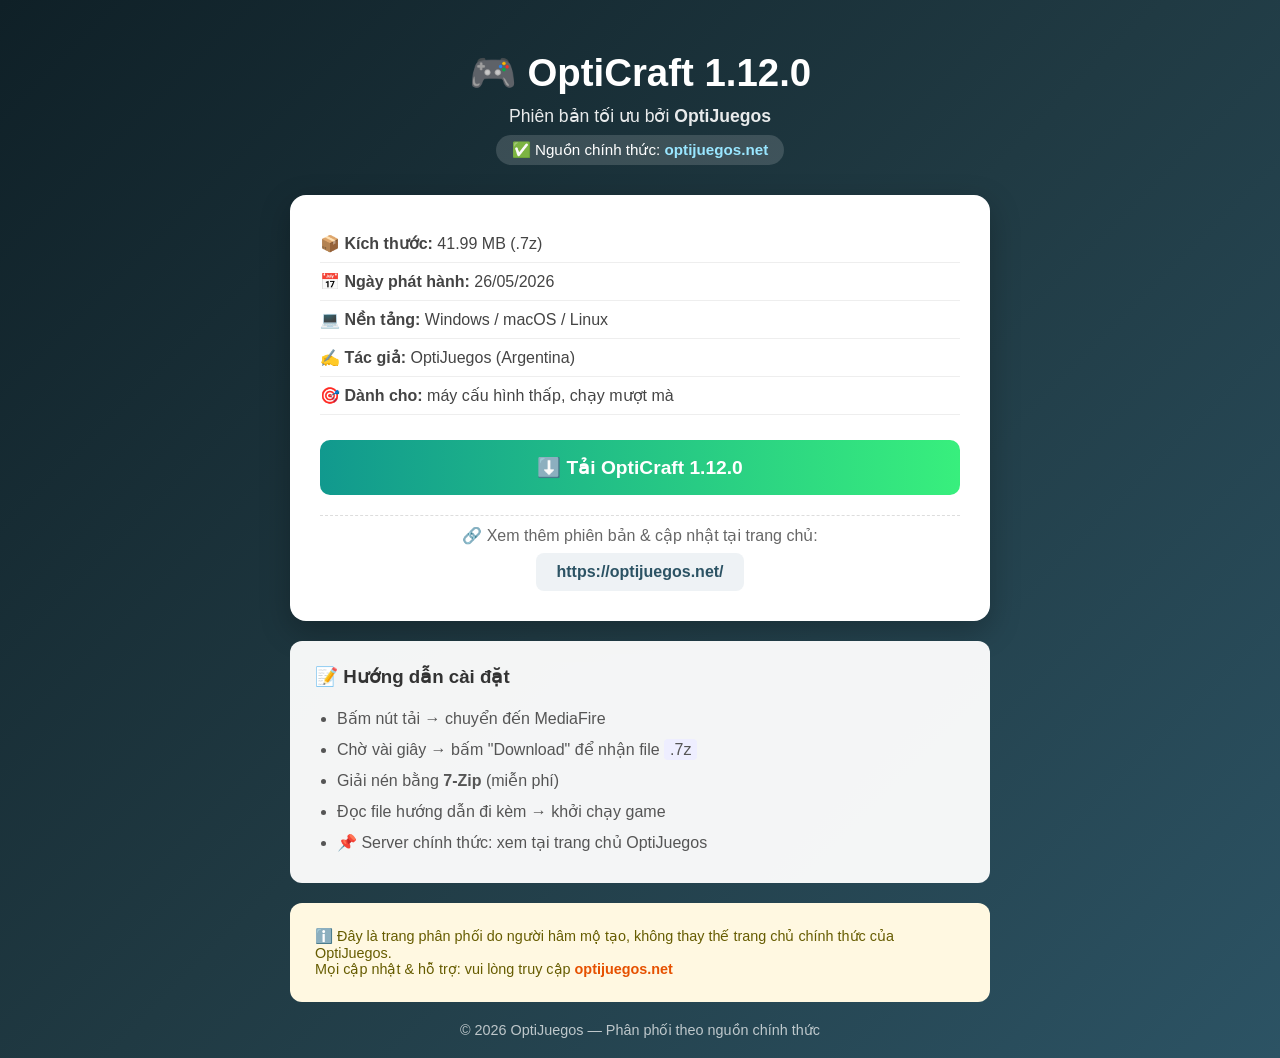
==== index.html @ 06f5a037 "Add files via upload" ====
<!DOCTYPE html>
<html lang="vi">
<head>
    <meta charset="UTF-8">
    <meta name="viewport" content="width=device-width, initial-scale=1.0">
    <title>OptiCraft 1.12.0 — Từ OptiJuegos</title>
    <link rel="stylesheet" href="style.css">
</head>
<body>
    <div class="container">
        <header>
            <h1>🎮 OptiCraft 1.12.0</h1>
            <p class="subtitle">Phiên bản tối ưu bởi <strong>OptiJuegos</strong></p>
            <p class="official">✅ Nguồn chính thức: <a href="https://optijuegos.net/" target="_blank">optijuegos.net</a></p>
        </header>

        <div class="card">
            <div class="info">
                <p><strong>📦 Kích thước:</strong> 41.99 MB (.7z)</p>
                <p><strong>📅 Ngày phát hành:</strong> 26/05/2026</p>
                <p><strong>💻 Nền tảng:</strong> Windows / macOS / Linux</p>
                <p><strong>✍️ Tác giả:</strong> OptiJuegos (Argentina)</p>
                <p><strong>🎯 Dành cho:</strong> máy cấu hình thấp, chạy mượt mà</p>
            </div>

            <a href="https://www.mediafire.com/file/ubtnhdsj2mnvmgk" 
               class="download-btn" target="_blank">
                ⬇️ Tải OptiCraft 1.12.0
            </a>

            <div class="mirror">
                <p>🔗 Xem thêm phiên bản & cập nhật tại trang chủ:</p>
                <a href="https://optijuegos.net/" target="_blank" class="official-link">
                    https://optijuegos.net/
                </a>
            </div>
        </div>

        <div class="note">
            <h3>📝 Hướng dẫn cài đặt</h3>
            <ul>
                <li>Bấm nút tải → chuyển đến MediaFire</li>
                <li>Chờ vài giây → bấm "Download" để nhận file <code>.7z</code></li>
                <li>Giải nén bằng <strong>7-Zip</strong> (miễn phí)</li>
                <li>Đọc file hướng dẫn đi kèm → khởi chạy game</li>
                <li>📌 Server chính thức: xem tại trang chủ OptiJuegos</li>
            </ul>
        </div>

        <div class="disclaimer">
            <p>ℹ️ Đây là trang phân phối do người hâm mộ tạo, không thay thế trang chủ chính thức của OptiJuegos.<br>
            Mọi cập nhật & hỗ trợ: vui lòng truy cập <a href="https://optijuegos.net/" target="_blank">optijuegos.net</a></p>
        </div>

        <footer>
            <p>© 2026 OptiJuegos — Phân phối theo nguồn chính thức</p>
        </footer>
    </div>
</body>
</html>
---- style.css ----
* {
    margin: 0;
    padding: 0;
    box-sizing: border-box;
    font-family: 'Segoe UI', Arial, sans-serif;
}

body {
    background: linear-gradient(135deg, #0f2027, #203a43, #2c5364);
    min-height: 100vh;
    padding: 20px;
}

.container {
    max-width: 700px;
    margin: 0 auto;
}

header {
    text-align: center;
    color: white;
    padding: 30px 0;
}

header h1 {
    font-size: 2.4rem;
    margin-bottom: 10px;
}

.subtitle {
    font-size: 1.1rem;
    opacity: 0.9;
    margin-bottom: 8px;
}

.official {
    background: rgba(255,255,255,0.15);
    display: inline-block;
    padding: 6px 16px;
    border-radius: 20px;
    font-size: 0.95rem;
}

.official a {
    color: #99e6ff;
    text-decoration: none;
    font-weight: bold;
}

.card {
    background: white;
    border-radius: 16px;
    padding: 30px;
    box-shadow: 0 10px 30px rgba(0,0,0,0.25);
    margin-bottom: 20px;
}

.info {
    margin-bottom: 25px;
}

.info p {
    padding: 9px 0;
    font-size: 1rem;
    color: #444;
    border-bottom: 1px solid #eee;
}

.download-btn {
    display: block;
    text-align: center;
    background: linear-gradient(90deg, #11998e, #38ef7d);
    color: white;
    text-decoration: none;
    padding: 16px;
    border-radius: 10px;
    font-size: 1.2rem;
    font-weight: bold;
    transition: transform 0.2s;
    margin-bottom: 20px;
}

.download-btn:hover {
    transform: scale(1.03);
}

.mirror {
    text-align: center;
    padding-top: 10px;
    border-top: 1px dashed #ddd;
}

.mirror p {
    color: #666;
    margin-bottom: 8px;
}

.official-link {
    display: inline-block;
    background: #eef2f5;
    color: #2c5364;
    padding: 10px 20px;
    border-radius: 8px;
    text-decoration: none;
    font-weight: bold;
}

.note, .disclaimer {
    background: rgba(255,255,255,0.95);
    border-radius: 12px;
    padding: 25px;
    margin-bottom: 20px;
}

.note h3 {
    margin-bottom: 15px;
    color: #333;
}

.note ul {
    padding-left: 22px;
}

.note li {
    padding: 6px 0;
    color: #555;
}

.note code {
    background: #eef;
    padding: 2px 6px;
    border-radius: 4px;
}

.disclaimer {
    background: #fff8e1;
    font-size: 0.9rem;
    color: #665c00;
}

.disclaimer a {
    color: #e65100;
    font-weight: bold;
    text-decoration: none;
}

footer {
    text-align: center;
    color: white;
    margin-top: 10px;
    opacity: 0.7;
    font-size: 0.9rem;
}
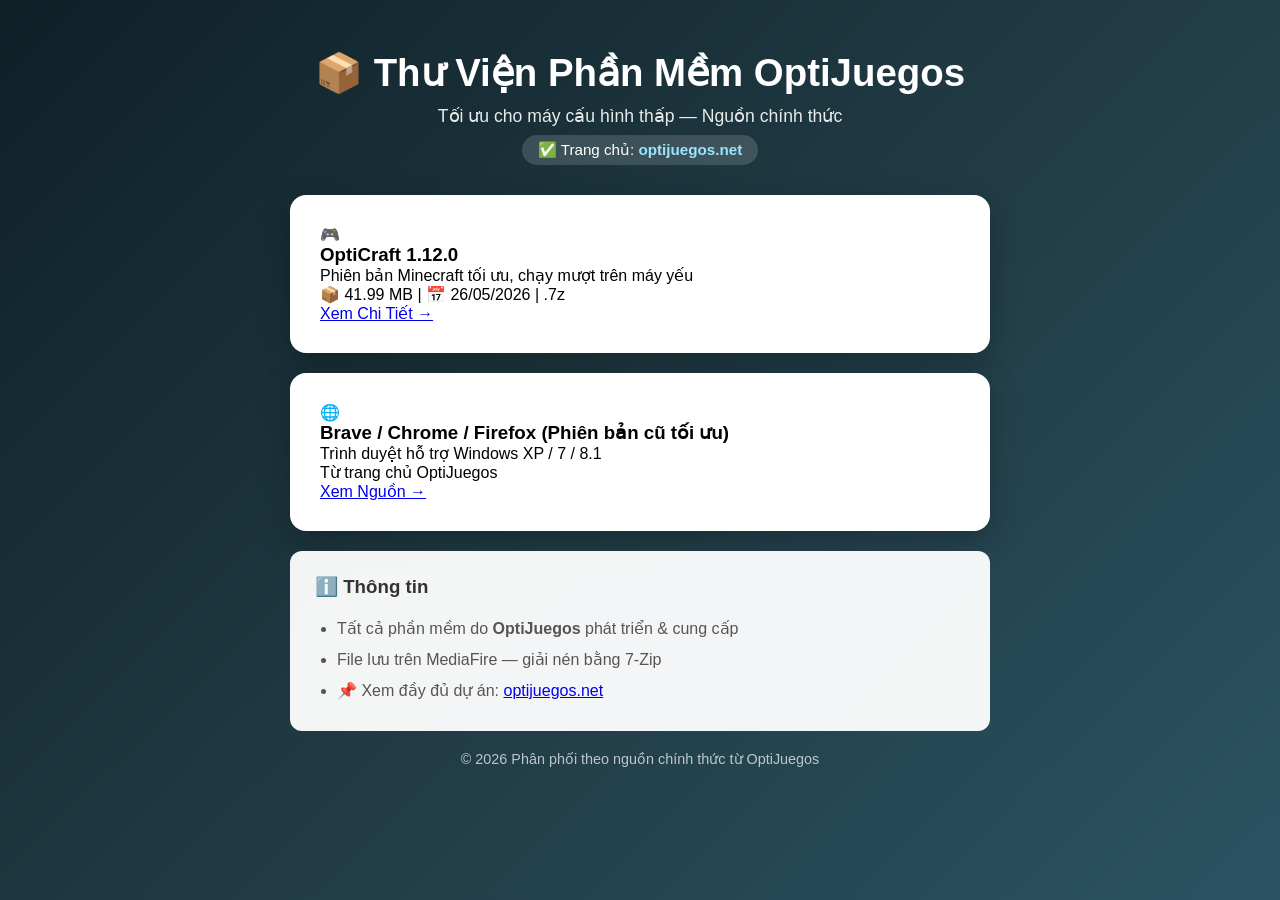
==== commit f154a6a3: "Add initial index.html for OptiJuegos software library" ====
--- a/index.html
+++ b/index.html
@@ -1,60 +1,55 @@
-<!DOCTYPE html>
-<html lang="vi">
-<head>
-    <meta charset="UTF-8">
-    <meta name="viewport" content="width=device-width, initial-scale=1.0">
-    <title>OptiCraft 1.12.0 — Từ OptiJuegos</title>
-    <link rel="stylesheet" href="style.css">
-</head>
-<body>
-    <div class="container">
-        <header>
-            <h1>🎮 OptiCraft 1.12.0</h1>
-            <p class="subtitle">Phiên bản tối ưu bởi <strong>OptiJuegos</strong></p>
-            <p class="official">✅ Nguồn chính thức: <a href="https://optijuegos.net/" target="_blank">optijuegos.net</a></p>
-        </header>
-
-        <div class="card">
-            <div class="info">
-                <p><strong>📦 Kích thước:</strong> 41.99 MB (.7z)</p>
-                <p><strong>📅 Ngày phát hành:</strong> 26/05/2026</p>
-                <p><strong>💻 Nền tảng:</strong> Windows / macOS / Linux</p>
-                <p><strong>✍️ Tác giả:</strong> OptiJuegos (Argentina)</p>
-                <p><strong>🎯 Dành cho:</strong> máy cấu hình thấp, chạy mượt mà</p>
-            </div>
-
-            <a href="https://www.mediafire.com/file/ubtnhdsj2mnvmgk" 
-               class="download-btn" target="_blank">
-                ⬇️ Tải OptiCraft 1.12.0
-            </a>
-
-            <div class="mirror">
-                <p>🔗 Xem thêm phiên bản & cập nhật tại trang chủ:</p>
-                <a href="https://optijuegos.net/" target="_blank" class="official-link">
-                    https://optijuegos.net/
-                </a>
-            </div>
-        </div>
-
-        <div class="note">
-            <h3>📝 Hướng dẫn cài đặt</h3>
-            <ul>
-                <li>Bấm nút tải → chuyển đến MediaFire</li>
-                <li>Chờ vài giây → bấm "Download" để nhận file <code>.7z</code></li>
-                <li>Giải nén bằng <strong>7-Zip</strong> (miễn phí)</li>
-                <li>Đọc file hướng dẫn đi kèm → khởi chạy game</li>
-                <li>📌 Server chính thức: xem tại trang chủ OptiJuegos</li>
-            </ul>
-        </div>
-
-        <div class="disclaimer">
-            <p>ℹ️ Đây là trang phân phối do người hâm mộ tạo, không thay thế trang chủ chính thức của OptiJuegos.<br>
-            Mọi cập nhật & hỗ trợ: vui lòng truy cập <a href="https://optijuegos.net/" target="_blank">optijuegos.net</a></p>
-        </div>
-
-        <footer>
-            <p>© 2026 OptiJuegos — Phân phối theo nguồn chính thức</p>
-        </footer>
-    </div>
-</body>
-</html>+<!DOCTYPE html>
+<html lang="vi">
+<head>
+    <meta charset="UTF-8">
+    <meta name="viewport" content="width=device-width, initial-scale=1.0">
+    <title>Thư Viện Phần Mềm — OptiJuegos</title>
+    <link rel="stylesheet" href="style.css">
+</head>
+<body>
+    <div class="container">
+        <header>
+            <h1>📦 Thư Viện Phần Mềm OptiJuegos</h1>
+            <p class="subtitle">Tối ưu cho máy cấu hình thấp — Nguồn chính thức</p>
+            <p class="official">✅ Trang chủ: <a href="https://optijuegos.net/" target="_blank">optijuegos.net</a></p>
+        </header>
+
+        <div class="software-list">
+            <!-- Phần mềm 1: OptiCraft -->
+            <div class="card">
+                <div class="card-icon">🎮</div>
+                <div class="card-info">
+                    <h3>OptiCraft 1.12.0</h3>
+                    <p class="desc">Phiên bản Minecraft tối ưu, chạy mượt trên máy yếu</p>
+                    <p class="meta">📦 41.99 MB | 📅 26/05/2026 | .7z</p>
+                </div>
+                <a href="opticraft.html" class="view-btn">Xem Chi Tiết →</a>
+            </div>
+
+            <!-- Thêm phần mềm khác ở đây -->
+            <div class="card">
+                <div class="card-icon">🌐</div>
+                <div class="card-info">
+                    <h3>Brave / Chrome / Firefox (Phiên bản cũ tối ưu)</h3>
+                    <p class="desc">Trình duyệt hỗ trợ Windows XP / 7 / 8.1</p>
+                    <p class="meta">Từ trang chủ OptiJuegos</p>
+                </div>
+                <a href="https://optijuegos.net/" target="_blank" class="view-btn">Xem Nguồn →</a>
+            </div>
+        </div>
+
+        <div class="note">
+            <h3>ℹ️ Thông tin</h3>
+            <ul>
+                <li>Tất cả phần mềm do <strong>OptiJuegos</strong> phát triển & cung cấp</li>
+                <li>File lưu trên MediaFire — giải nén bằng 7-Zip</li>
+                <li>📌 Xem đầy đủ dự án: <a href="https://optijuegos.net/" target="_blank">optijuegos.net</a></li>
+            </ul>
+        </div>
+
+        <footer>
+            <p>© 2026 Phân phối theo nguồn chính thức từ OptiJuegos</p>
+        </footer>
+    </div>
+</body>
+</html>
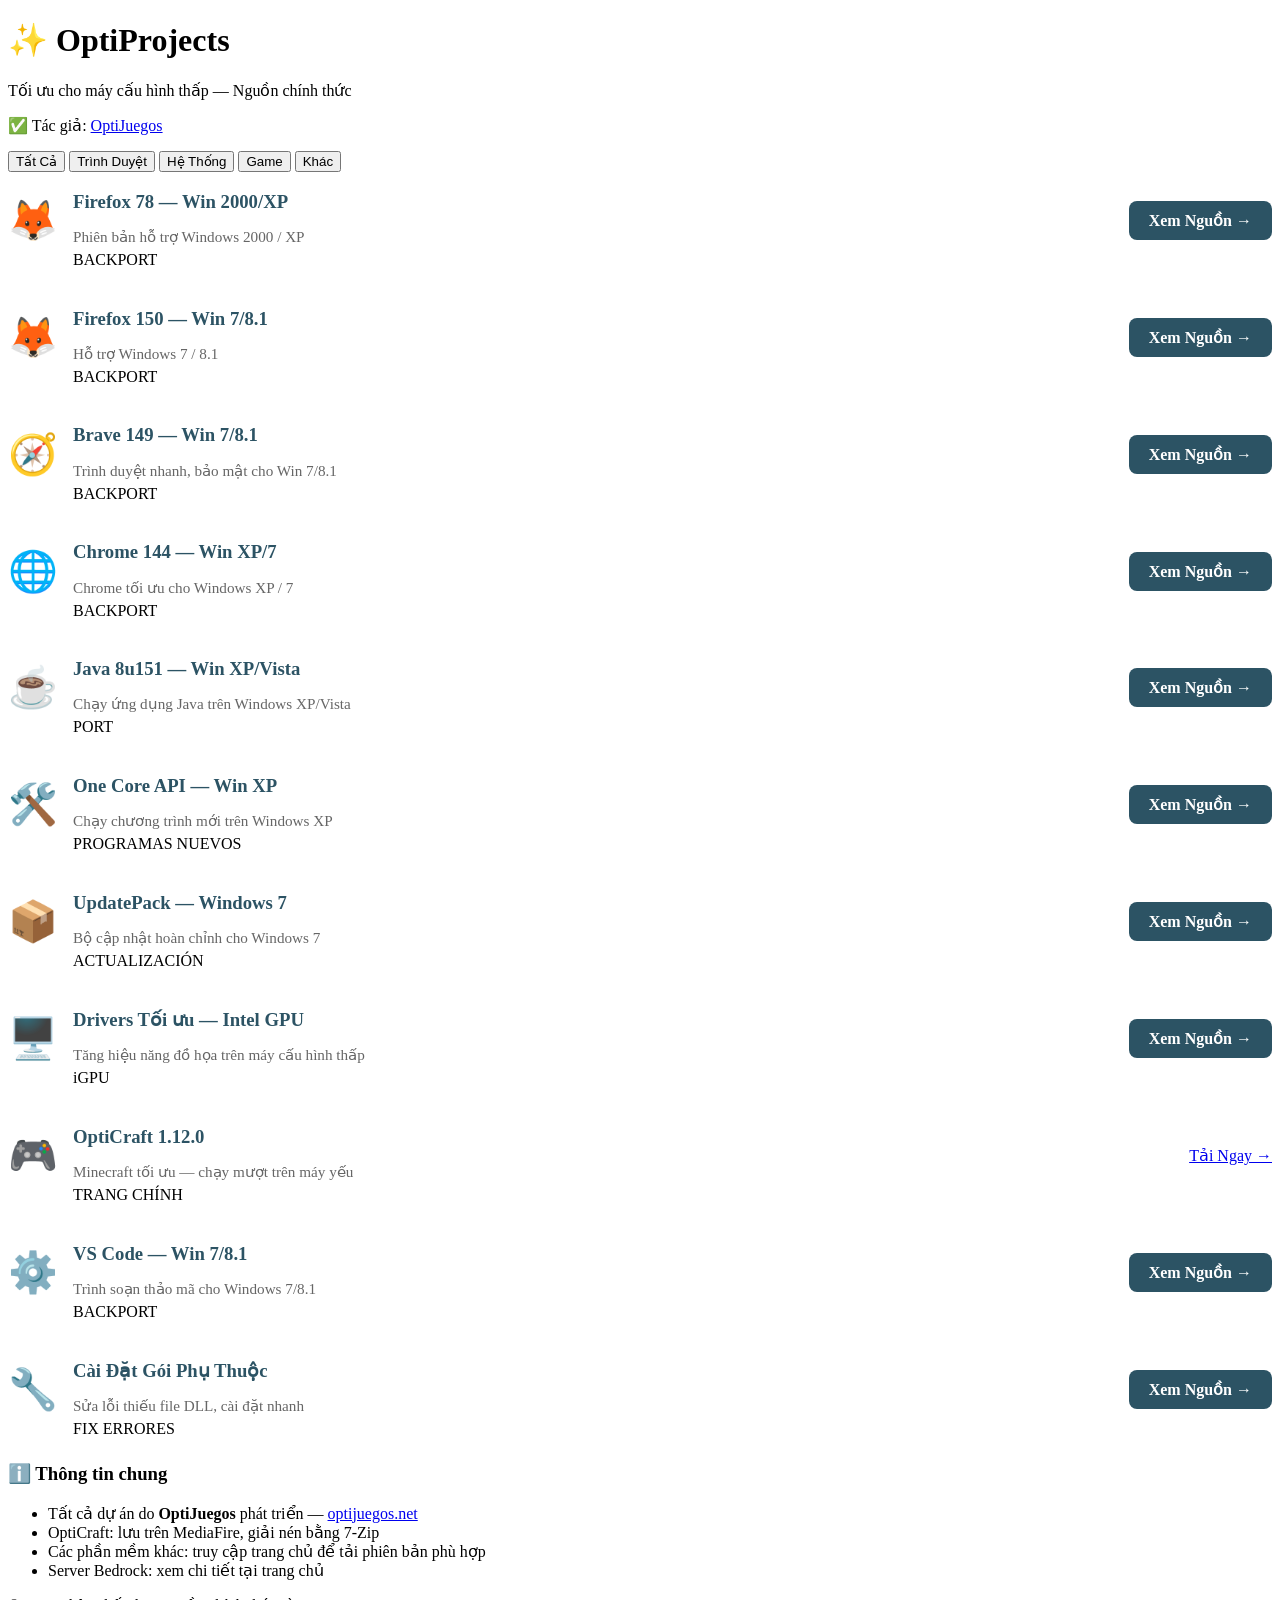
==== commit 8d41961f: "Update index.html" ====
--- a/index.html
+++ b/index.html
@@ -3,47 +3,150 @@
 <head>
     <meta charset="UTF-8">
     <meta name="viewport" content="width=device-width, initial-scale=1.0">
-    <title>Thư Viện Phần Mềm — OptiJuegos</title>
+    <title>OptiProjects — Thư Viện Phần Mềm</title>
     <link rel="stylesheet" href="style.css">
 </head>
 <body>
     <div class="container">
         <header>
-            <h1>📦 Thư Viện Phần Mềm OptiJuegos</h1>
+            <h1>✨ OptiProjects</h1>
             <p class="subtitle">Tối ưu cho máy cấu hình thấp — Nguồn chính thức</p>
-            <p class="official">✅ Trang chủ: <a href="https://optijuegos.net/" target="_blank">optijuegos.net</a></p>
+            <p class="official">✅ Tác giả: <a href="https://optijuegos.net/" target="_blank">OptiJuegos</a></p>
         </header>
 
-        <div class="software-list">
-            <!-- Phần mềm 1: OptiCraft -->
-            <div class="card">
+        <div class="category-tabs">
+            <button class="tab-btn active" data-category="all">Tất Cả</button>
+            <button class="tab-btn" data-category="browser">Trình Duyệt</button>
+            <button class="tab-btn" data-category="system">Hệ Thống</button>
+            <button class="tab-btn" data-category="game">Game</button>
+            <button class="tab-btn" data-category="other">Khác</button>
+        </div>
+
+        <div class="software-list" id="softwareList">
+
+            <!-- === TRÌNH DUYỆT === -->
+            <div class="card" data-category="browser">
+                <div class="card-icon">🦊</div>
+                <div class="card-info">
+                    <h3>Firefox 78 — Win 2000/XP</h3>
+                    <p class="desc">Phiên bản hỗ trợ Windows 2000 / XP</p>
+                    <span class="tag">BACKPORT</span>
+                </div>
+                <a href="https://optijuegos.net/" target="_blank" class="view-btn">Xem Nguồn →</a>
+            </div>
+
+            <div class="card" data-category="browser">
+                <div class="card-icon">🦊</div>
+                <div class="card-info">
+                    <h3>Firefox 150 — Win 7/8.1</h3>
+                    <p class="desc">Hỗ trợ Windows 7 / 8.1</p>
+                    <span class="tag">BACKPORT</span>
+                </div>
+                <a href="https://optijuegos.net/" target="_blank" class="view-btn">Xem Nguồn →</a>
+            </div>
+
+            <div class="card" data-category="browser">
+                <div class="card-icon">🧭</div>
+                <div class="card-info">
+                    <h3>Brave 149 — Win 7/8.1</h3>
+                    <p class="desc">Trình duyệt nhanh, bảo mật cho Win 7/8.1</p>
+                    <span class="tag">BACKPORT</span>
+                </div>
+                <a href="https://optijuegos.net/" target="_blank" class="view-btn">Xem Nguồn →</a>
+            </div>
+
+            <div class="card" data-category="browser">
+                <div class="card-icon">🌐</div>
+                <div class="card-info">
+                    <h3>Chrome 144 — Win XP/7</h3>
+                    <p class="desc">Chrome tối ưu cho Windows XP / 7</p>
+                    <span class="tag">BACKPORT</span>
+                </div>
+                <a href="https://optijuegos.net/" target="_blank" class="view-btn">Xem Nguồn →</a>
+            </div>
+
+            <!-- === HỆ THỐNG === -->
+            <div class="card" data-category="system">
+                <div class="card-icon">☕</div>
+                <div class="card-info">
+                    <h3>Java 8u151 — Win XP/Vista</h3>
+                    <p class="desc">Chạy ứng dụng Java trên Windows XP/Vista</p>
+                    <span class="tag">PORT</span>
+                </div>
+                <a href="https://optijuegos.net/" target="_blank" class="view-btn">Xem Nguồn →</a>
+            </div>
+
+            <div class="card" data-category="system">
+                <div class="card-icon">🛠️</div>
+                <div class="card-info">
+                    <h3>One Core API — Win XP</h3>
+                    <p class="desc">Chạy chương trình mới trên Windows XP</p>
+                    <span class="tag">PROGRAMAS NUEVOS</span>
+                </div>
+                <a href="https://optijuegos.net/" target="_blank" class="view-btn">Xem Nguồn →</a>
+            </div>
+
+            <div class="card" data-category="system">
+                <div class="card-icon">📦</div>
+                <div class="card-info">
+                    <h3>UpdatePack — Windows 7</h3>
+                    <p class="desc">Bộ cập nhật hoàn chỉnh cho Windows 7</p>
+                    <span class="tag">ACTUALIZACIÓN</span>
+                </div>
+                <a href="https://optijuegos.net/" target="_blank" class="view-btn">Xem Nguồn →</a>
+            </div>
+
+            <div class="card" data-category="system">
+                <div class="card-icon">🖥️</div>
+                <div class="card-info">
+                    <h3>Drivers Tối ưu — Intel GPU</h3>
+                    <p class="desc">Tăng hiệu năng đồ họa trên máy cấu hình thấp</p>
+                    <span class="tag">iGPU</span>
+                </div>
+                <a href="https://optijuegos.net/" target="_blank" class="view-btn">Xem Nguồn →</a>
+            </div>
+
+            <!-- === GAME === -->
+            <div class="card" data-category="game">
                 <div class="card-icon">🎮</div>
                 <div class="card-info">
                     <h3>OptiCraft 1.12.0</h3>
-                    <p class="desc">Phiên bản Minecraft tối ưu, chạy mượt trên máy yếu</p>
-                    <p class="meta">📦 41.99 MB | 📅 26/05/2026 | .7z</p>
+                    <p class="desc">Minecraft tối ưu — chạy mượt trên máy yếu</p>
+                    <span class="tag official-tag">TRANG CHÍNH</span>
                 </div>
-                <a href="opticraft.html" class="view-btn">Xem Chi Tiết →</a>
+                <a href="opticraft.html" class="download-btn-small">Tải Ngay →</a>
             </div>
 
-            <!-- Thêm phần mềm khác ở đây -->
-            <div class="card">
-                <div class="card-icon">🌐</div>
+            <!-- === KHÁC === -->
+            <div class="card" data-category="other">
+                <div class="card-icon">⚙️</div>
                 <div class="card-info">
-                    <h3>Brave / Chrome / Firefox (Phiên bản cũ tối ưu)</h3>
-                    <p class="desc">Trình duyệt hỗ trợ Windows XP / 7 / 8.1</p>
-                    <p class="meta">Từ trang chủ OptiJuegos</p>
+                    <h3>VS Code — Win 7/8.1</h3>
+                    <p class="desc">Trình soạn thảo mã cho Windows 7/8.1</p>
+                    <span class="tag">BACKPORT</span>
                 </div>
                 <a href="https://optijuegos.net/" target="_blank" class="view-btn">Xem Nguồn →</a>
             </div>
+
+            <div class="card" data-category="other">
+                <div class="card-icon">🔧</div>
+                <div class="card-info">
+                    <h3>Cài Đặt Gói Phụ Thuộc</h3>
+                    <p class="desc">Sửa lỗi thiếu file DLL, cài đặt nhanh</p>
+                    <span class="tag">FIX ERRORES</span>
+                </div>
+                <a href="https://optijuegos.net/" target="_blank" class="view-btn">Xem Nguồn →</a>
+            </div>
+
         </div>
 
         <div class="note">
-            <h3>ℹ️ Thông tin</h3>
+            <h3>ℹ️ Thông tin chung</h3>
             <ul>
-                <li>Tất cả phần mềm do <strong>OptiJuegos</strong> phát triển & cung cấp</li>
-                <li>File lưu trên MediaFire — giải nén bằng 7-Zip</li>
-                <li>📌 Xem đầy đủ dự án: <a href="https://optijuegos.net/" target="_blank">optijuegos.net</a></li>
+                <li>Tất cả dự án do <strong>OptiJuegos</strong> phát triển — <a href="https://optijuegos.net/" target="_blank">optijuegos.net</a></li>
+                <li>OptiCraft: lưu trên MediaFire, giải nén bằng 7-Zip</li>
+                <li>Các phần mềm khác: truy cập trang chủ để tải phiên bản phù hợp</li>
+                <li>Server Bedrock: xem chi tiết tại trang chủ</li>
             </ul>
         </div>
 
@@ -51,5 +154,27 @@
             <p>© 2026 Phân phối theo nguồn chính thức từ OptiJuegos</p>
         </footer>
     </div>
+
+    <script>
+        // Lọc danh sách theo danh mục
+        const tabs = document.querySelectorAll('.tab-btn');
+        const cards = document.querySelectorAll('.card');
+
+        tabs.forEach(tab => {
+            tab.addEventListener('click', () => {
+                tabs.forEach(t => t.classList.remove('active'));
+                tab.classList.add('active');
+
+                const cat = tab.dataset.category;
+                cards.forEach(card => {
+                    if (cat === 'all' || card.dataset.category === cat) {
+                        card.style.display = 'flex';
+                    } else {
+                        card.style.display = 'none';
+                    }
+                });
+            });
+        });
+    </script>
 </body>
 </html>
--- a/style.css
+++ b/style.css
@@ -1,153 +1,68 @@
-* {
-    margin: 0;
-    padding: 0;
-    box-sizing: border-box;
-    font-family: 'Segoe UI', Arial, sans-serif;
+/* === Thêm vào cuối file style.css === */
+
+.back-link {
+    display: inline-block;
+    color: #99e6ff;
+    text-decoration: none;
+    margin-bottom: 20px;
+    padding: 8px 16px;
+    background: rgba(255,255,255,0.1);
+    border-radius: 8px;
 }
 
-body {
-    background: linear-gradient(135deg, #0f2027, #203a43, #2c5364);
-    min-height: 100vh;
-    padding: 20px;
+.back-link:hover {
+    background: rgba(255,255,255,0.2);
 }
 
-.container {
-    max-width: 700px;
-    margin: 0 auto;
-}
-
-header {
-    text-align: center;
-    color: white;
-    padding: 30px 0;
-}
-
-header h1 {
-    font-size: 2.4rem;
-    margin-bottom: 10px;
-}
-
-.subtitle {
-    font-size: 1.1rem;
-    opacity: 0.9;
-    margin-bottom: 8px;
-}
-
-.official {
-    background: rgba(255,255,255,0.15);
-    display: inline-block;
-    padding: 6px 16px;
-    border-radius: 20px;
-    font-size: 0.95rem;
-}
-
-.official a {
-    color: #99e6ff;
-    text-decoration: none;
-    font-weight: bold;
-}
-
-.card {
-    background: white;
-    border-radius: 16px;
-    padding: 30px;
-    box-shadow: 0 10px 30px rgba(0,0,0,0.25);
-    margin-bottom: 20px;
-}
-
-.info {
+.software-list {
+    display: flex;
+    flex-direction: column;
+    gap: 20px;
     margin-bottom: 25px;
 }
 
-.info p {
-    padding: 9px 0;
-    font-size: 1rem;
-    color: #444;
-    border-bottom: 1px solid #eee;
+.software-list .card {
+    display: flex;
+    align-items: center;
+    gap: 15px;
+    flex-wrap: wrap;
 }
 
-.download-btn {
-    display: block;
-    text-align: center;
-    background: linear-gradient(90deg, #11998e, #38ef7d);
-    color: white;
-    text-decoration: none;
-    padding: 16px;
-    border-radius: 10px;
-    font-size: 1.2rem;
-    font-weight: bold;
-    transition: transform 0.2s;
-    margin-bottom: 20px;
+.card-icon {
+    font-size: 2.5rem;
 }
 
-.download-btn:hover {
-    transform: scale(1.03);
+.card-info {
+    flex: 1;
+    min-width: 250px;
 }
 
-.mirror {
-    text-align: center;
-    padding-top: 10px;
-    border-top: 1px dashed #ddd;
+.card-info h3 {
+    color: #2c5364;
+    margin-bottom: 5px;
 }
 
-.mirror p {
+.desc {
     color: #666;
-    margin-bottom: 8px;
+    font-size: 0.95rem;
+    margin-bottom: 5px;
 }
 
-.official-link {
-    display: inline-block;
-    background: #eef2f5;
-    color: #2c5364;
+.meta {
+    color: #999;
+    font-size: 0.85rem;
+}
+
+.view-btn {
+    background: #2c5364;
+    color: white;
     padding: 10px 20px;
     border-radius: 8px;
     text-decoration: none;
     font-weight: bold;
+    transition: transform 0.2s;
 }
 
-.note, .disclaimer {
-    background: rgba(255,255,255,0.95);
-    border-radius: 12px;
-    padding: 25px;
-    margin-bottom: 20px;
+.view-btn:hover {
+    transform: scale(1.05);
 }
-
-.note h3 {
-    margin-bottom: 15px;
-    color: #333;
-}
-
-.note ul {
-    padding-left: 22px;
-}
-
-.note li {
-    padding: 6px 0;
-    color: #555;
-}
-
-.note code {
-    background: #eef;
-    padding: 2px 6px;
-    border-radius: 4px;
-}
-
-.disclaimer {
-    background: #fff8e1;
-    font-size: 0.9rem;
-    color: #665c00;
-}
-
-.disclaimer a {
-    color: #e65100;
-    font-weight: bold;
-    text-decoration: none;
-}
-
-footer {
-    text-align: center;
-    color: white;
-    margin-top: 10px;
-    opacity: 0.7;
-    font-size: 0.9rem;
-}
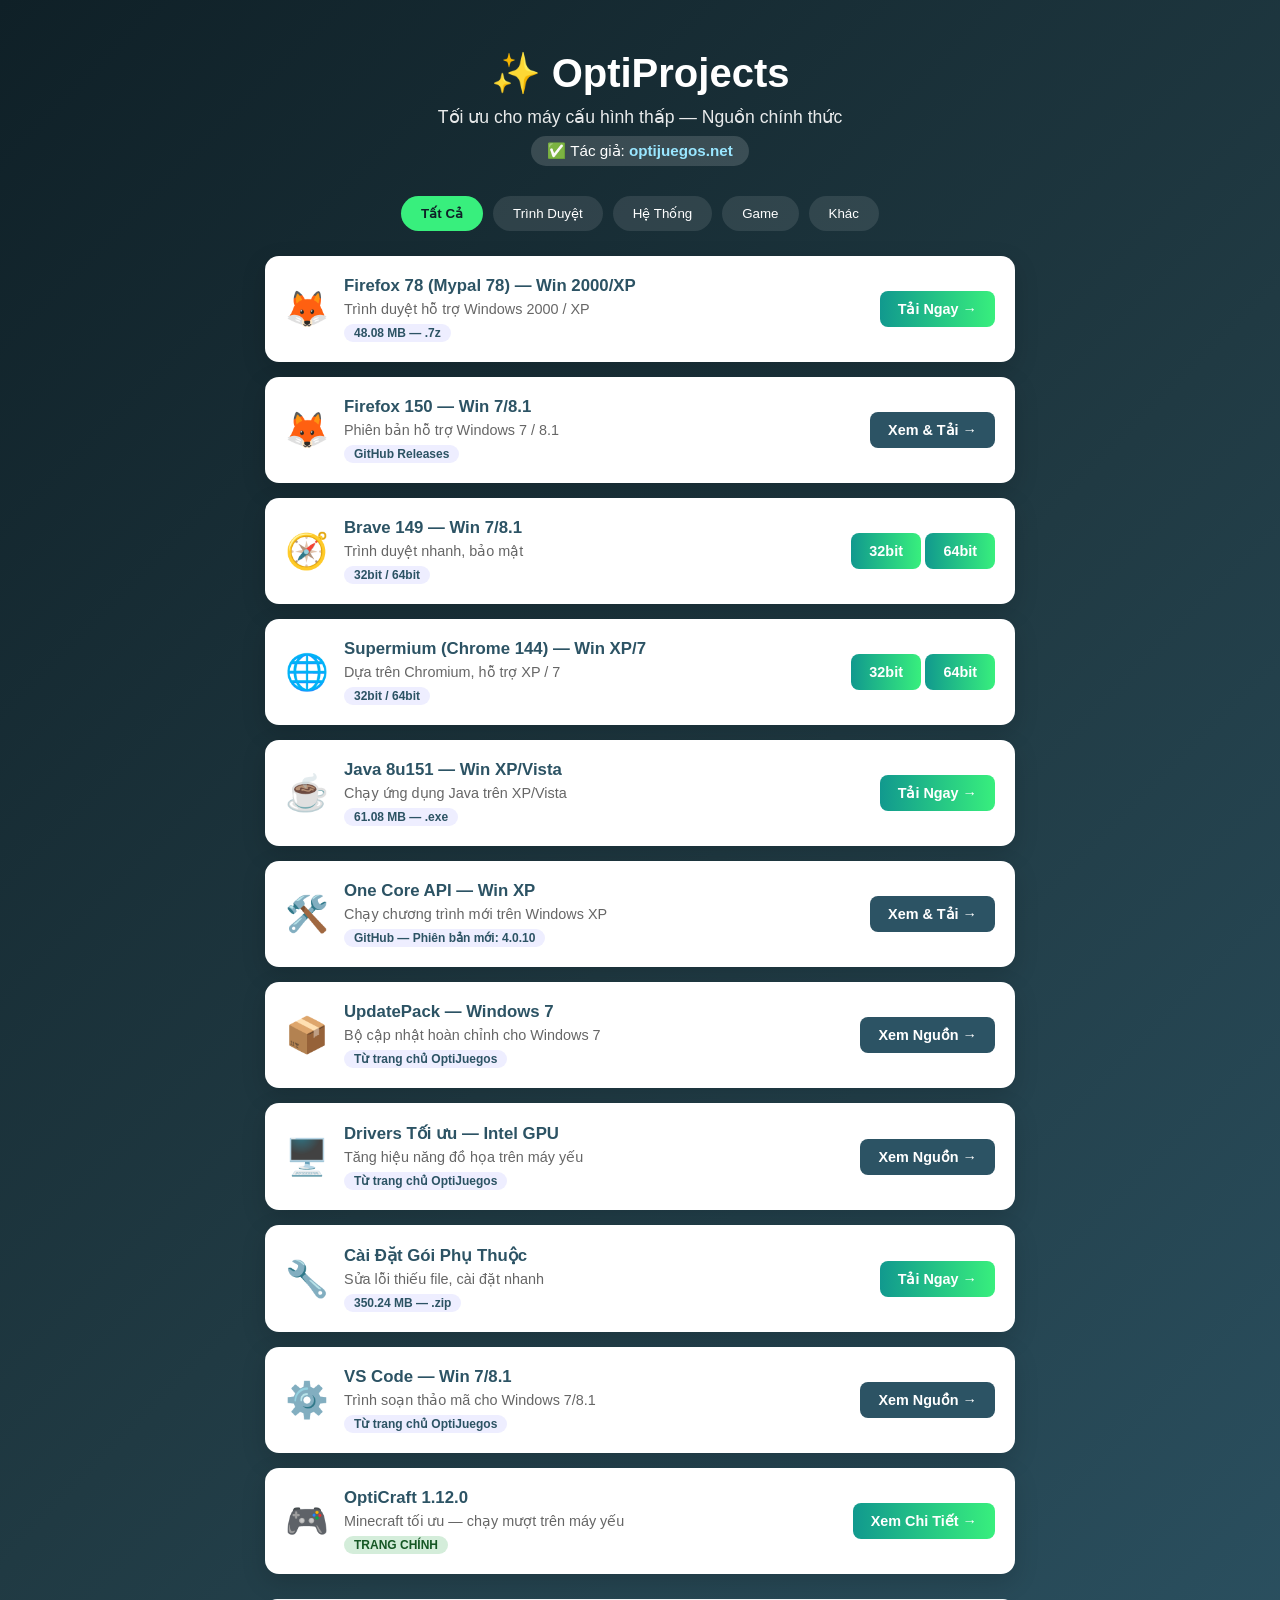
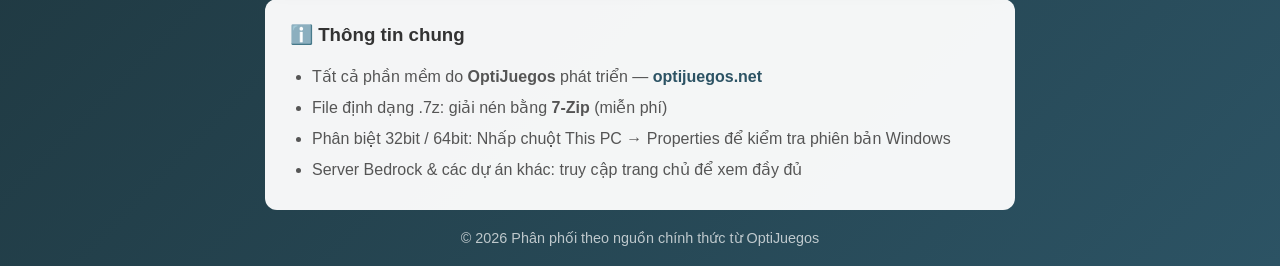
==== commit 6eaadbd5: "Update links and descriptions in index.html" ====
--- a/index.html
+++ b/index.html
@@ -11,7 +11,7 @@
         <header>
             <h1>✨ OptiProjects</h1>
             <p class="subtitle">Tối ưu cho máy cấu hình thấp — Nguồn chính thức</p>
-            <p class="official">✅ Tác giả: <a href="https://optijuegos.net/" target="_blank">OptiJuegos</a></p>
+            <p class="official">✅ Tác giả: <a href="https://optijuegos.net/" target="_blank">optijuegos.net</a></p>
         </header>
 
         <div class="category-tabs">
@@ -28,41 +28,53 @@
             <div class="card" data-category="browser">
                 <div class="card-icon">🦊</div>
                 <div class="card-info">
-                    <h3>Firefox 78 — Win 2000/XP</h3>
-                    <p class="desc">Phiên bản hỗ trợ Windows 2000 / XP</p>
-                    <span class="tag">BACKPORT</span>
+                    <h3>Firefox 78 (Mypal 78) — Win 2000/XP</h3>
+                    <p class="desc">Trình duyệt hỗ trợ Windows 2000 / XP</p>
+                    <span class="tag">48.08 MB — .7z</span>
                 </div>
-                <a href="https://optijuegos.net/" target="_blank" class="view-btn">Xem Nguồn →</a>
+                <a href="https://www.mediafire.com/file/7nxqqj6f3gf5094/Mypal78_W2K.7z/file" 
+                   target="_blank" class="download-btn-small">Tải Ngay →</a>
             </div>
 
             <div class="card" data-category="browser">
                 <div class="card-icon">🦊</div>
                 <div class="card-info">
                     <h3>Firefox 150 — Win 7/8.1</h3>
-                    <p class="desc">Hỗ trợ Windows 7 / 8.1</p>
-                    <span class="tag">BACKPORT</span>
+                    <p class="desc">Phiên bản hỗ trợ Windows 7 / 8.1</p>
+                    <span class="tag">GitHub Releases</span>
                 </div>
-                <a href="https://optijuegos.net/" target="_blank" class="view-btn">Xem Nguồn →</a>
+                <a href="https://github.com/e3kskoy7wqk/Firefox-for-windows-7/releases" 
+                   target="_blank" class="view-btn">Xem & Tải →</a>
             </div>
 
             <div class="card" data-category="browser">
                 <div class="card-icon">🧭</div>
                 <div class="card-info">
                     <h3>Brave 149 — Win 7/8.1</h3>
-                    <p class="desc">Trình duyệt nhanh, bảo mật cho Win 7/8.1</p>
-                    <span class="tag">BACKPORT</span>
+                    <p class="desc">Trình duyệt nhanh, bảo mật</p>
+                    <span class="tag">32bit / 64bit</span>
                 </div>
-                <a href="https://optijuegos.net/" target="_blank" class="view-btn">Xem Nguồn →</a>
+                <div class="btn-group">
+                    <a href="https://www.mediafire.com/file/68tkpsmevozpszo" 
+                       target="_blank" class="download-btn-small">32bit</a>
+                    <a href="https://www.mediafire.com/file/49avvt6om2rs60u" 
+                       target="_blank" class="download-btn-small">64bit</a>
+                </div>
             </div>
 
             <div class="card" data-category="browser">
                 <div class="card-icon">🌐</div>
                 <div class="card-info">
-                    <h3>Chrome 144 — Win XP/7</h3>
-                    <p class="desc">Chrome tối ưu cho Windows XP / 7</p>
-                    <span class="tag">BACKPORT</span>
+                    <h3>Supermium (Chrome 144) — Win XP/7</h3>
+                    <p class="desc">Dựa trên Chromium, hỗ trợ XP / 7</p>
+                    <span class="tag">32bit / 64bit</span>
                 </div>
-                <a href="https://optijuegos.net/" target="_blank" class="view-btn">Xem Nguồn →</a>
+                <div class="btn-group">
+                    <a href="https://www.mediafire.com/file/fhyl6hzucxyr5zp" 
+                       target="_blank" class="download-btn-small">32bit</a>
+                    <a href="https://www.mediafire.com/file/gxo51apbt65cait" 
+                       target="_blank" class="download-btn-small">64bit</a>
+                </div>
             </div>
 
             <!-- === HỆ THỐNG === -->
@@ -70,10 +82,11 @@
                 <div class="card-icon">☕</div>
                 <div class="card-info">
                     <h3>Java 8u151 — Win XP/Vista</h3>
-                    <p class="desc">Chạy ứng dụng Java trên Windows XP/Vista</p>
-                    <span class="tag">PORT</span>
+                    <p class="desc">Chạy ứng dụng Java trên XP/Vista</p>
+                    <span class="tag">61.08 MB — .exe</span>
                 </div>
-                <a href="https://optijuegos.net/" target="_blank" class="view-btn">Xem Nguồn →</a>
+                <a href="https://www.mediafire.com/file/8secla4x13ph71m" 
+                   target="_blank" class="download-btn-small">Tải Ngay →</a>
             </div>
 
             <div class="card" data-category="system">
@@ -81,9 +94,10 @@
                 <div class="card-info">
                     <h3>One Core API — Win XP</h3>
                     <p class="desc">Chạy chương trình mới trên Windows XP</p>
-                    <span class="tag">PROGRAMAS NUEVOS</span>
+                    <span class="tag">GitHub — Phiên bản mới: 4.0.10</span>
                 </div>
-                <a href="https://optijuegos.net/" target="_blank" class="view-btn">Xem Nguồn →</a>
+                <a href="https://github.com/shorthorn-project/One-Core-API-Binaries/releases" 
+                   target="_blank" class="view-btn">Xem & Tải →</a>
             </div>
 
             <div class="card" data-category="system">
@@ -91,7 +105,7 @@
                 <div class="card-info">
                     <h3>UpdatePack — Windows 7</h3>
                     <p class="desc">Bộ cập nhật hoàn chỉnh cho Windows 7</p>
-                    <span class="tag">ACTUALIZACIÓN</span>
+                    <span class="tag">Từ trang chủ OptiJuegos</span>
                 </div>
                 <a href="https://optijuegos.net/" target="_blank" class="view-btn">Xem Nguồn →</a>
             </div>
@@ -100,8 +114,29 @@
                 <div class="card-icon">🖥️</div>
                 <div class="card-info">
                     <h3>Drivers Tối ưu — Intel GPU</h3>
-                    <p class="desc">Tăng hiệu năng đồ họa trên máy cấu hình thấp</p>
-                    <span class="tag">iGPU</span>
+                    <p class="desc">Tăng hiệu năng đồ họa trên máy yếu</p>
+                    <span class="tag">Từ trang chủ OptiJuegos</span>
+                </div>
+                <a href="https://optijuegos.net/" target="_blank" class="view-btn">Xem Nguồn →</a>
+            </div>
+
+            <div class="card" data-category="system">
+                <div class="card-icon">🔧</div>
+                <div class="card-info">
+                    <h3>Cài Đặt Gói Phụ Thuộc</h3>
+                    <p class="desc">Sửa lỗi thiếu file, cài đặt nhanh</p>
+                    <span class="tag">350.24 MB — .zip</span>
+                </div>
+                <a href="https://www.mediafire.com/file/1grplg60wrif7ib" 
+                   target="_blank" class="download-btn-small">Tải Ngay →</a>
+            </div>
+
+            <div class="card" data-category="other">
+                <div class="card-icon">⚙️</div>
+                <div class="card-info">
+                    <h3>VS Code — Win 7/8.1</h3>
+                    <p class="desc">Trình soạn thảo mã cho Windows 7/8.1</p>
+                    <span class="tag">Từ trang chủ OptiJuegos</span>
                 </div>
                 <a href="https://optijuegos.net/" target="_blank" class="view-btn">Xem Nguồn →</a>
             </div>
@@ -114,28 +149,7 @@
                     <p class="desc">Minecraft tối ưu — chạy mượt trên máy yếu</p>
                     <span class="tag official-tag">TRANG CHÍNH</span>
                 </div>
-                <a href="opticraft.html" class="download-btn-small">Tải Ngay →</a>
-            </div>
-
-            <!-- === KHÁC === -->
-            <div class="card" data-category="other">
-                <div class="card-icon">⚙️</div>
-                <div class="card-info">
-                    <h3>VS Code — Win 7/8.1</h3>
-                    <p class="desc">Trình soạn thảo mã cho Windows 7/8.1</p>
-                    <span class="tag">BACKPORT</span>
-                </div>
-                <a href="https://optijuegos.net/" target="_blank" class="view-btn">Xem Nguồn →</a>
-            </div>
-
-            <div class="card" data-category="other">
-                <div class="card-icon">🔧</div>
-                <div class="card-info">
-                    <h3>Cài Đặt Gói Phụ Thuộc</h3>
-                    <p class="desc">Sửa lỗi thiếu file DLL, cài đặt nhanh</p>
-                    <span class="tag">FIX ERRORES</span>
-                </div>
-                <a href="https://optijuegos.net/" target="_blank" class="view-btn">Xem Nguồn →</a>
+                <a href="opticraft.html" class="download-btn-small">Xem Chi Tiết →</a>
             </div>
 
         </div>
@@ -143,10 +157,10 @@
         <div class="note">
             <h3>ℹ️ Thông tin chung</h3>
             <ul>
-                <li>Tất cả dự án do <strong>OptiJuegos</strong> phát triển — <a href="https://optijuegos.net/" target="_blank">optijuegos.net</a></li>
-                <li>OptiCraft: lưu trên MediaFire, giải nén bằng 7-Zip</li>
-                <li>Các phần mềm khác: truy cập trang chủ để tải phiên bản phù hợp</li>
-                <li>Server Bedrock: xem chi tiết tại trang chủ</li>
+                <li>Tất cả phần mềm do <strong>OptiJuegos</strong> phát triển — <a href="https://optijuegos.net/" target="_blank">optijuegos.net</a></li>
+                <li>File định dạng <code>.7z</code>: giải nén bằng <strong>7-Zip</strong> (miễn phí)</li>
+                <li>Phân biệt 32bit / 64bit: Nhấp chuột <code>This PC → Properties</code> để kiểm tra phiên bản Windows</li>
+                <li>Server Bedrock & các dự án khác: truy cập trang chủ để xem đầy đủ</li>
             </ul>
         </div>
 
@@ -156,7 +170,6 @@
     </div>
 
     <script>
-        // Lọc danh sách theo danh mục
         const tabs = document.querySelectorAll('.tab-btn');
         const cards = document.querySelectorAll('.card');
 
@@ -167,11 +180,7 @@
 
                 const cat = tab.dataset.category;
                 cards.forEach(card => {
-                    if (cat === 'all' || card.dataset.category === cat) {
-                        card.style.display = 'flex';
-                    } else {
-                        card.style.display = 'none';
-                    }
+                    card.style.display = (cat === 'all' || card.dataset.category === cat) ? 'flex' : 'none';
                 });
             });
         });
--- a/style.css
+++ b/style.css
@@ -1,68 +1,258 @@
-/* === Thêm vào cuối file style.css === */
-
-.back-link {
-    display: inline-block;
+* {
+    margin: 0;
+    padding: 0;
+    box-sizing: border-box;
+    font-family: 'Segoe UI', Arial, sans-serif;
+}
+
+body {
+    background: linear-gradient(135deg, #0f2027, #203a43, #2c5364);
+    min-height: 100vh;
+    padding: 20px;
+}
+
+.container {
+    max-width: 750px;
+    margin: 0 auto;
+}
+
+header {
+    text-align: center;
+    color: white;
+    padding: 30px 0;
+}
+
+header h1 {
+    font-size: 2.5rem;
+    margin-bottom: 10px;
+}
+
+.subtitle {
+    font-size: 1.1rem;
+    opacity: 0.9;
+    margin-bottom: 8px;
+}
+
+.official {
+    background: rgba(255,255,255,0.15);
+    display: inline-block;
+    padding: 6px 16px;
+    border-radius: 20px;
+    font-size: 0.95rem;
+}
+
+.official a {
     color: #99e6ff;
     text-decoration: none;
-    margin-bottom: 20px;
-    padding: 8px 16px;
+    font-weight: bold;
+}
+
+/* === Thanh danh mục === */
+.category-tabs {
+    display: flex;
+    flex-wrap: wrap;
+    gap: 10px;
+    margin-bottom: 25px;
+    justify-content: center;
+}
+
+.tab-btn {
+    padding: 10px 20px;
+    border: none;
+    border-radius: 25px;
     background: rgba(255,255,255,0.1);
-    border-radius: 8px;
-}
-
-.back-link:hover {
-    background: rgba(255,255,255,0.2);
-}
-
+    color: white;
+    cursor: pointer;
+    transition: all 0.3s;
+}
+
+.tab-btn:hover, .tab-btn.active {
+    background: #38ef7d;
+    color: #0f2027;
+    font-weight: bold;
+}
+
+/* === Danh sách phần mềm === */
 .software-list {
     display: flex;
     flex-direction: column;
-    gap: 20px;
+    gap: 15px;
     margin-bottom: 25px;
 }
 
-.software-list .card {
+.card {
+    background: white;
+    border-radius: 14px;
+    padding: 20px;
     display: flex;
     align-items: center;
     gap: 15px;
     flex-wrap: wrap;
+    box-shadow: 0 8px 25px rgba(0,0,0,0.15);
+    transition: transform 0.2s;
+}
+
+.card:hover {
+    transform: translateY(-3px);
 }
 
 .card-icon {
-    font-size: 2.5rem;
+    font-size: 2.2rem;
 }
 
 .card-info {
     flex: 1;
-    min-width: 250px;
+    min-width: 240px;
 }
 
 .card-info h3 {
     color: #2c5364;
     margin-bottom: 5px;
+    font-size: 1.05rem;
 }
 
 .desc {
     color: #666;
-    font-size: 0.95rem;
-    margin-bottom: 5px;
-}
-
-.meta {
-    color: #999;
-    font-size: 0.85rem;
+    font-size: 0.9rem;
+    margin-bottom: 6px;
+}
+
+.tag {
+    display: inline-block;
+    background: #eef;
+    color: #2c5364;
+    padding: 2px 10px;
+    border-radius: 12px;
+    font-size: 0.75rem;
+    font-weight: bold;
+}
+
+.official-tag {
+    background: #d4edda;
+    color: #155724;
 }
 
 .view-btn {
     background: #2c5364;
     color: white;
-    padding: 10px 20px;
-    border-radius: 8px;
-    text-decoration: none;
-    font-weight: bold;
+    padding: 10px 18px;
+    border-radius: 8px;
+    text-decoration: none;
+    font-weight: bold;
+    font-size: 0.9rem;
     transition: transform 0.2s;
 }
 
 .view-btn:hover {
     transform: scale(1.05);
 }
+
+.download-btn-small {
+    background: linear-gradient(90deg, #11998e, #38ef7d);
+    color: white;
+    padding: 10px 18px;
+    border-radius: 8px;
+    text-decoration: none;
+    font-weight: bold;
+    font-size: 0.9rem;
+    transition: transform 0.2s;
+}
+
+.download-btn-small:hover {
+    transform: scale(1.05);
+}
+
+/* === Trang chi tiết OptiCraft === */
+.back-link {
+    display: inline-block;
+    color: #99e6ff;
+    text-decoration: none;
+    margin-bottom: 20px;
+    padding: 8px 16px;
+    background: rgba(255,255,255,0.1);
+    border-radius: 8px;
+}
+
+.back-link:hover {
+    background: rgba(255,255,255,0.2);
+}
+
+.card .info p {
+    padding: 8px 0;
+    color: #444;
+    border-bottom: 1px solid #eee;
+}
+
+.download-btn {
+    display: block;
+    text-align: center;
+    background: linear-gradient(90deg, #11998e, #38ef7d);
+    color: white;
+    text-decoration: none;
+    padding: 15px;
+    border-radius: 10px;
+    font-size: 1.1rem;
+    font-weight: bold;
+    margin: 20px 0;
+    transition: transform 0.2s;
+}
+
+.download-btn:hover {
+    transform: scale(1.03);
+}
+
+.mirror {
+    text-align: center;
+    padding-top: 15px;
+    border-top: 1px dashed #ddd;
+}
+
+.mirror p {
+    color: #666;
+    margin-bottom: 8px;
+}
+
+.official-link {
+    display: inline-block;
+    background: #eef2f5;
+    color: #2c5364;
+    padding: 10px 20px;
+    border-radius: 8px;
+    text-decoration: none;
+    font-weight: bold;
+}
+
+.note {
+    background: rgba(255,255,255,0.95);
+    border-radius: 12px;
+    padding: 25px;
+    margin-bottom: 20px;
+}
+
+.note h3 {
+    margin-bottom: 15px;
+    color: #333;
+}
+
+.note ul {
+    padding-left: 22px;
+}
+
+.note li {
+    padding: 6px 0;
+    color: #555;
+}
+
+.note a {
+    color: #2c5364;
+    font-weight: bold;
+    text-decoration: none;
+}
+
+footer {
+    text-align: center;
+    color: white;
+    margin-top: 10px;
+    opacity: 0.7;
+    font-size: 0.9rem;
+}
